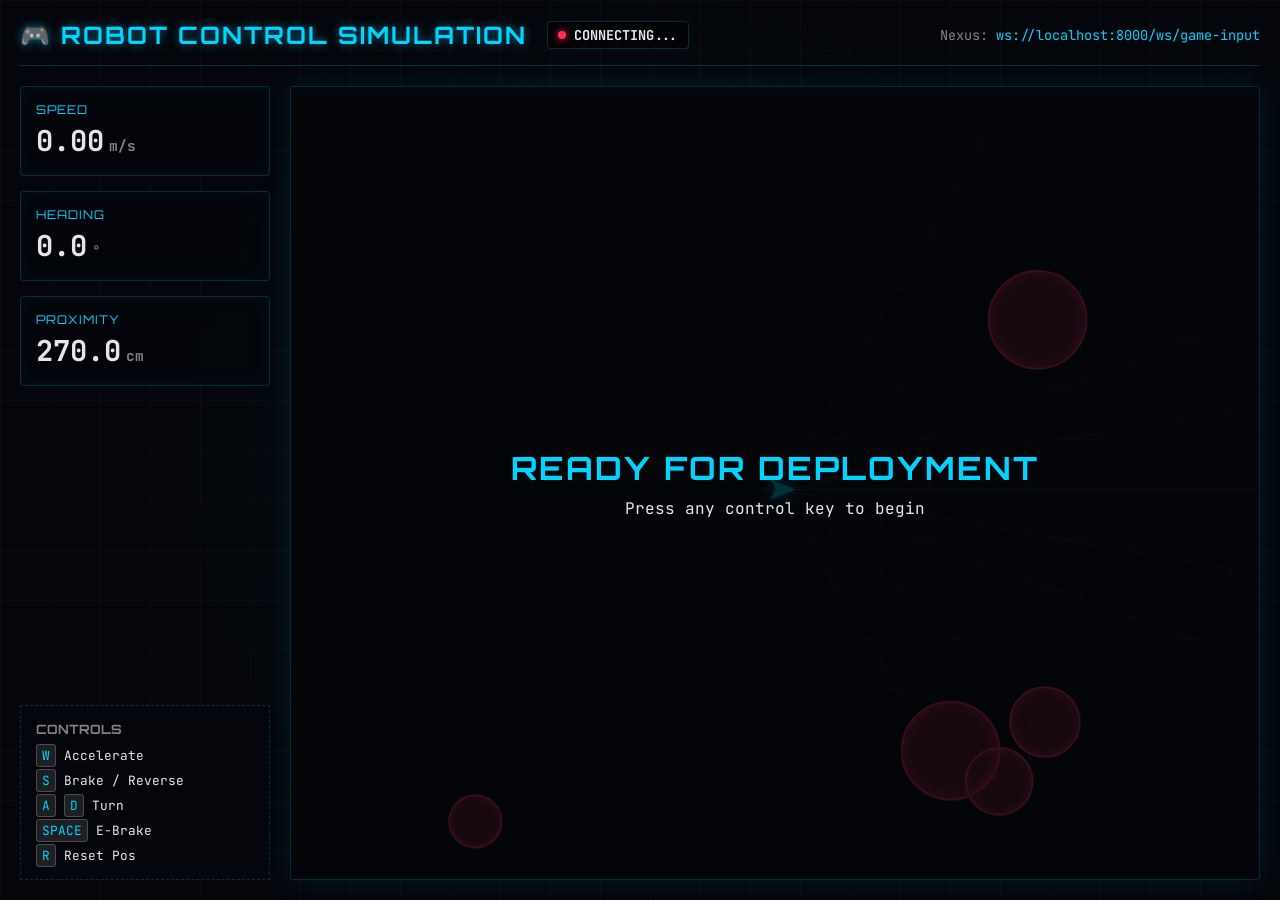
==== game/index.html @ 1ac61af3 "feat(game): integrate interactive 2D robot driving game with NEXUS" ====
<!DOCTYPE html>
<html lang="en">
<head>
    <meta charset="UTF-8">
    <meta name="viewport" content="width=device-width, initial-scale=1.0">
    <title>NEXUS - Robot Game Control</title>
    <link rel="preconnect" href="https://fonts.googleapis.com">
    <link rel="preconnect" href="https://fonts.gstatic.com" crossorigin>
    <link href="https://fonts.googleapis.com/css2?family=JetBrains+Mono:wght@400;700&family=Orbitron:wght@400;500;700;900&display=swap" rel="stylesheet">
    <link rel="stylesheet" href="style.css">
</head>
<body>
    
    <div id="hud-container">
        <!-- HUD Header -->
        <header class="hud-header">
            <div class="hud-title">
                <h1><span class="icon">🎮</span> ROBOT CONTROL SIMULATION</h1>
                <div class="status-indicator">
                    <div id="ws-status-dot" class="status-dot disconnected"></div>
                    <span id="ws-status-text">CONNECTING...</span>
                </div>
            </div>
            <div class="hud-connection">
                Nexus: <span id="ws-url">ws://localhost:8000/ws/game-input</span>
            </div>
        </header>

        <!-- Main Content Area -->
        <main class="main-content">
            <!-- Left Data Panel -->
            <aside class="data-panel left-panel">
                <div class="data-box">
                    <div class="data-label">SPEED</div>
                    <div class="data-value"><span id="speed-val">0.00</span> <span class="unit">m/s</span></div>
                </div>
                <div class="data-box">
                    <div class="data-label">HEADING</div>
                    <div class="data-value"><span id="heading-val">0.0</span> <span class="unit">°</span></div>
                </div>
                <div class="data-box">
                    <div class="data-label">PROXIMITY</div>
                    <div class="data-value" id="prox-container"><span id="prox-val">500.0</span> <span class="unit">cm</span></div>
                </div>
                
                <div class="controls-hint">
                    <h3>CONTROLS</h3>
                    <ul>
                        <li><kbd>W</kbd> Accelerate</li>
                        <li><kbd>S</kbd> Brake / Reverse</li>
                        <li><kbd>A</kbd> <kbd>D</kbd> Turn</li>
                        <li><kbd>SPACE</kbd> E-Brake</li>
                        <li><kbd>R</kbd> Reset Pos</li>
                    </ul>
                </div>
            </aside>

            <!-- Game Canvas Container -->
            <section class="canvas-container">
                <canvas id="gameCanvas"></canvas>
                <div id="scanline"></div>
                <div id="start-overlay" class="overlay">
                    <h2>READY FOR DEPLOYMENT</h2>
                    <p>Press any control key to begin</p>
                </div>
            </section>
        </main>
    </div>

    <script src="telemetry.js"></script>
    <script src="sensors.js"></script>
    <script src="controls.js"></script>
    <script src="world.js"></script>
    <script src="robot.js"></script>
    <script src="engine.js"></script>
</body>
</html>
---- game/style.css ----
:root {
    --bg-primary: #04060b;
    --accent-cyan: #00d4ff;
    --accent-red: #ff2d55;
    --accent-green: #00ff88;
    --text-main: rgba(255, 255, 255, 0.9);
    --text-dim: rgba(255, 255, 255, 0.5);
    --panel-bg: rgba(4, 6, 11, 0.85);
    --panel-border: rgba(0, 212, 255, 0.2);
    
    --font-headers: 'Orbitron', sans-serif;
    --font-data: 'JetBrains Mono', monospace;
}

* {
    box-sizing: border-box;
    margin: 0;
    padding: 0;
    user-select: none;
}

body {
    background-color: var(--bg-primary);
    color: var(--text-main);
    font-family: var(--font-data);
    height: 100vh;
    width: 100vw;
    overflow: hidden;
    background-image: 
        radial-gradient(circle at 50% 50%, rgba(0, 212, 255, 0.05) 0%, transparent 60%),
        linear-gradient(rgba(255,255,255,0.02) 1px, transparent 1px),
        linear-gradient(90deg, rgba(255,255,255,0.02) 1px, transparent 1px);
    background-size: 100% 100%, 50px 50px, 50px 50px;
}

#hud-container {
    display: flex;
    flex-direction: column;
    height: 100%;
    padding: 20px;
    position: relative;
    z-index: 10;
    pointer-events: none; /* Let clicks pass through to canvas */
}

/* Header */
.hud-header {
    display: flex;
    justify-content: space-between;
    align-items: center;
    border-bottom: 1px solid var(--panel-border);
    padding-bottom: 15px;
    margin-bottom: 20px;
}

.hud-title {
    display: flex;
    align-items: center;
    gap: 20px;
}

.hud-title h1 {
    font-family: var(--font-headers);
    font-size: 1.5rem;
    color: var(--accent-cyan);
    text-shadow: 0 0 10px rgba(0, 212, 255, 0.5);
    letter-spacing: 2px;
}

.status-indicator {
    display: flex;
    align-items: center;
    gap: 8px;
    font-size: 0.85rem;
    font-weight: bold;
    padding: 4px 10px;
    background: rgba(0,0,0,0.5);
    border: 1px solid var(--panel-border);
    border-radius: 4px;
}

.status-dot {
    width: 8px;
    height: 8px;
    border-radius: 50%;
}

.status-dot.connected {
    background-color: var(--accent-green);
    box-shadow: 0 0 8px var(--accent-green);
}

.status-dot.disconnected {
    background-color: var(--accent-red);
    box-shadow: 0 0 8px var(--accent-red);
}

.hud-connection {
    font-size: 0.85rem;
    color: var(--text-dim);
}

#ws-url {
    color: var(--accent-cyan);
}

/* Main Content */
.main-content {
    display: flex;
    flex: 1;
    gap: 20px;
    min-height: 0;
}

/* Side Panels */
.data-panel {
    width: 250px;
    display: flex;
    flex-direction: column;
    gap: 15px;
}

.data-box {
    background: var(--panel-bg);
    border: 1px solid var(--panel-border);
    padding: 15px;
    border-radius: 4px;
    backdrop-filter: blur(5px);
    box-shadow: inset 0 0 20px rgba(0, 212, 255, 0.05);
}

.data-label {
    font-family: var(--font-headers);
    font-size: 0.75rem;
    color: var(--accent-cyan);
    letter-spacing: 1px;
    margin-bottom: 5px;
}

.data-value {
    font-size: 1.8rem;
    font-weight: bold;
    display: flex;
    align-items: baseline;
    gap: 5px;
}

.data-value .unit {
    font-size: 0.9rem;
    color: var(--text-dim);
}

.data-value.danger {
    color: var(--accent-red);
    text-shadow: 0 0 10px rgba(255, 45, 85, 0.5);
}

.controls-hint {
    margin-top: auto;
    background: var(--panel-bg);
    border: 1px dashed var(--panel-border);
    padding: 15px;
    font-size: 0.8rem;
}

.controls-hint h3 {
    font-family: var(--font-headers);
    color: var(--text-dim);
    font-size: 0.8rem;
    margin-bottom: 10px;
}

.controls-hint ul {
    list-style: none;
    display: flex;
    flex-direction: column;
    gap: 8px;
}

.controls-hint kbd {
    background: rgba(255, 255, 255, 0.1);
    border: 1px solid rgba(255, 255, 255, 0.2);
    border-radius: 3px;
    padding: 2px 5px;
    font-family: inherit;
    color: var(--accent-cyan);
}

/* Canvas Area */
.canvas-container {
    flex: 1;
    position: relative;
    border: 1px solid var(--panel-border);
    background-color: #020305;
    border-radius: 4px;
    overflow: hidden;
    box-shadow: 0 0 30px rgba(0, 212, 255, 0.1);
    pointer-events: auto; /* Catch inputs here */
}

#gameCanvas {
    width: 100%;
    height: 100%;
    display: block;
}

/* Scanline Effect */
#scanline {
    position: absolute;
    top: 0;
    left: 0;
    width: 100%;
    height: 10px;
    background: linear-gradient(to bottom, transparent, rgba(0, 212, 255, 0.2), transparent);
    opacity: 0.5;
    animation: scan 4s linear infinite;
    pointer-events: none;
}

@keyframes scan {
    0% { top: -10px; }
    100% { top: 100%; }
}

.overlay {
    position: absolute;
    top: 0; left: 0; right: 0; bottom: 0;
    background: rgba(4, 6, 11, 0.8);
    display: flex;
    flex-direction: column;
    justify-content: center;
    align-items: center;
    z-index: 20;
    transition: opacity 0.3s;
}

.overlay.hidden {
    opacity: 0;
    pointer-events: none;
}

.overlay h2 {
    font-family: var(--font-headers);
    color: var(--accent-cyan);
    font-size: 2rem;
    margin-bottom: 10px;
    letter-spacing: 2px;
}

.overlay p {
    color: var(--text-main);
    animation: pulse 1.5s infinite;
}

@keyframes pulse {
    0%, 100% { opacity: 1; }
    50% { opacity: 0.3; }
}
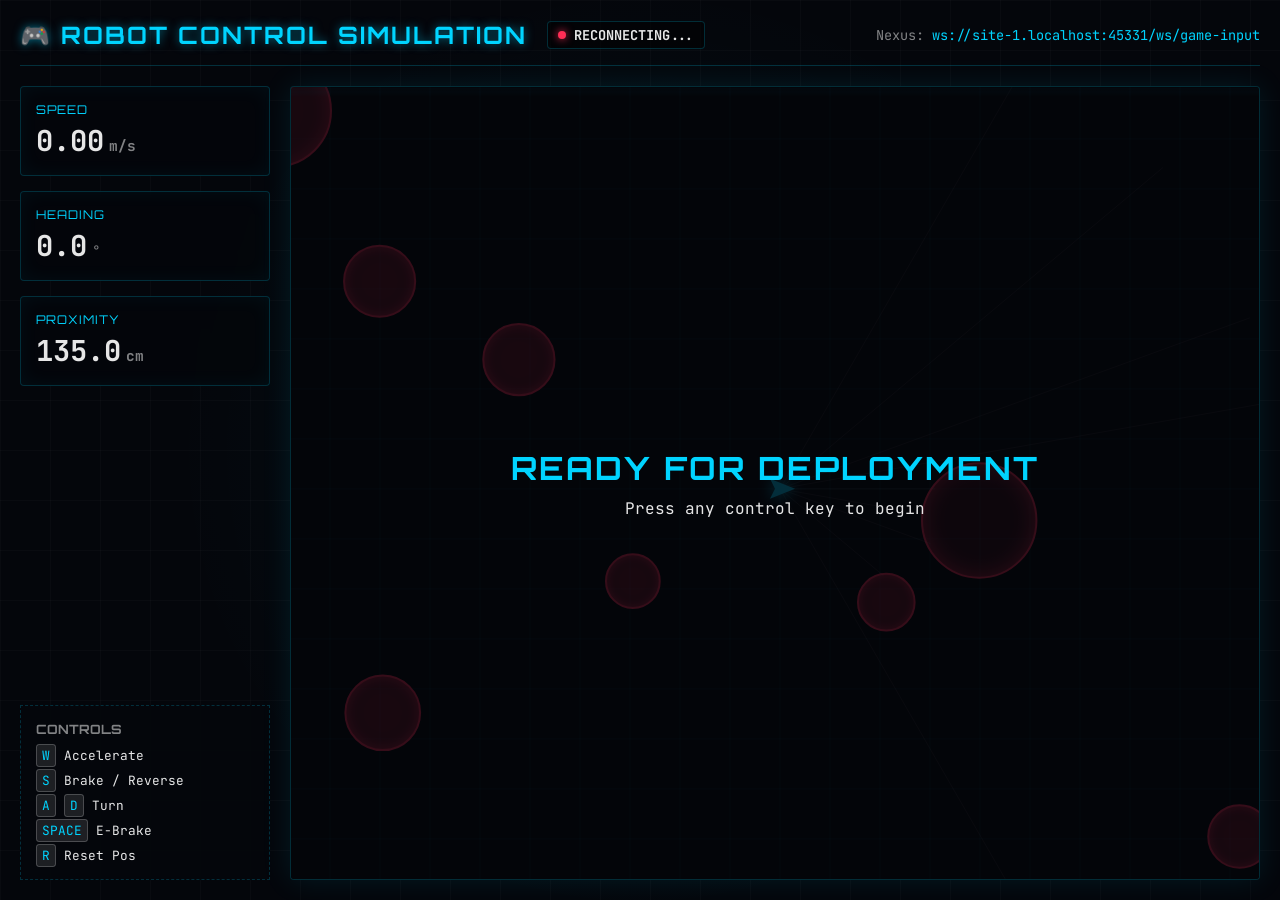
==== commit d36642e7: "fix(game): resolve WebSocket sync between game and NEXUS dashboard" ====
--- a/game/index.html
+++ b/game/index.html
@@ -22,7 +22,7 @@
                 </div>
             </div>
             <div class="hud-connection">
-                Nexus: <span id="ws-url">ws://localhost:8000/ws/game-input</span>
+                Nexus: <span id="ws-url">detecting...</span>
             </div>
         </header>
 
